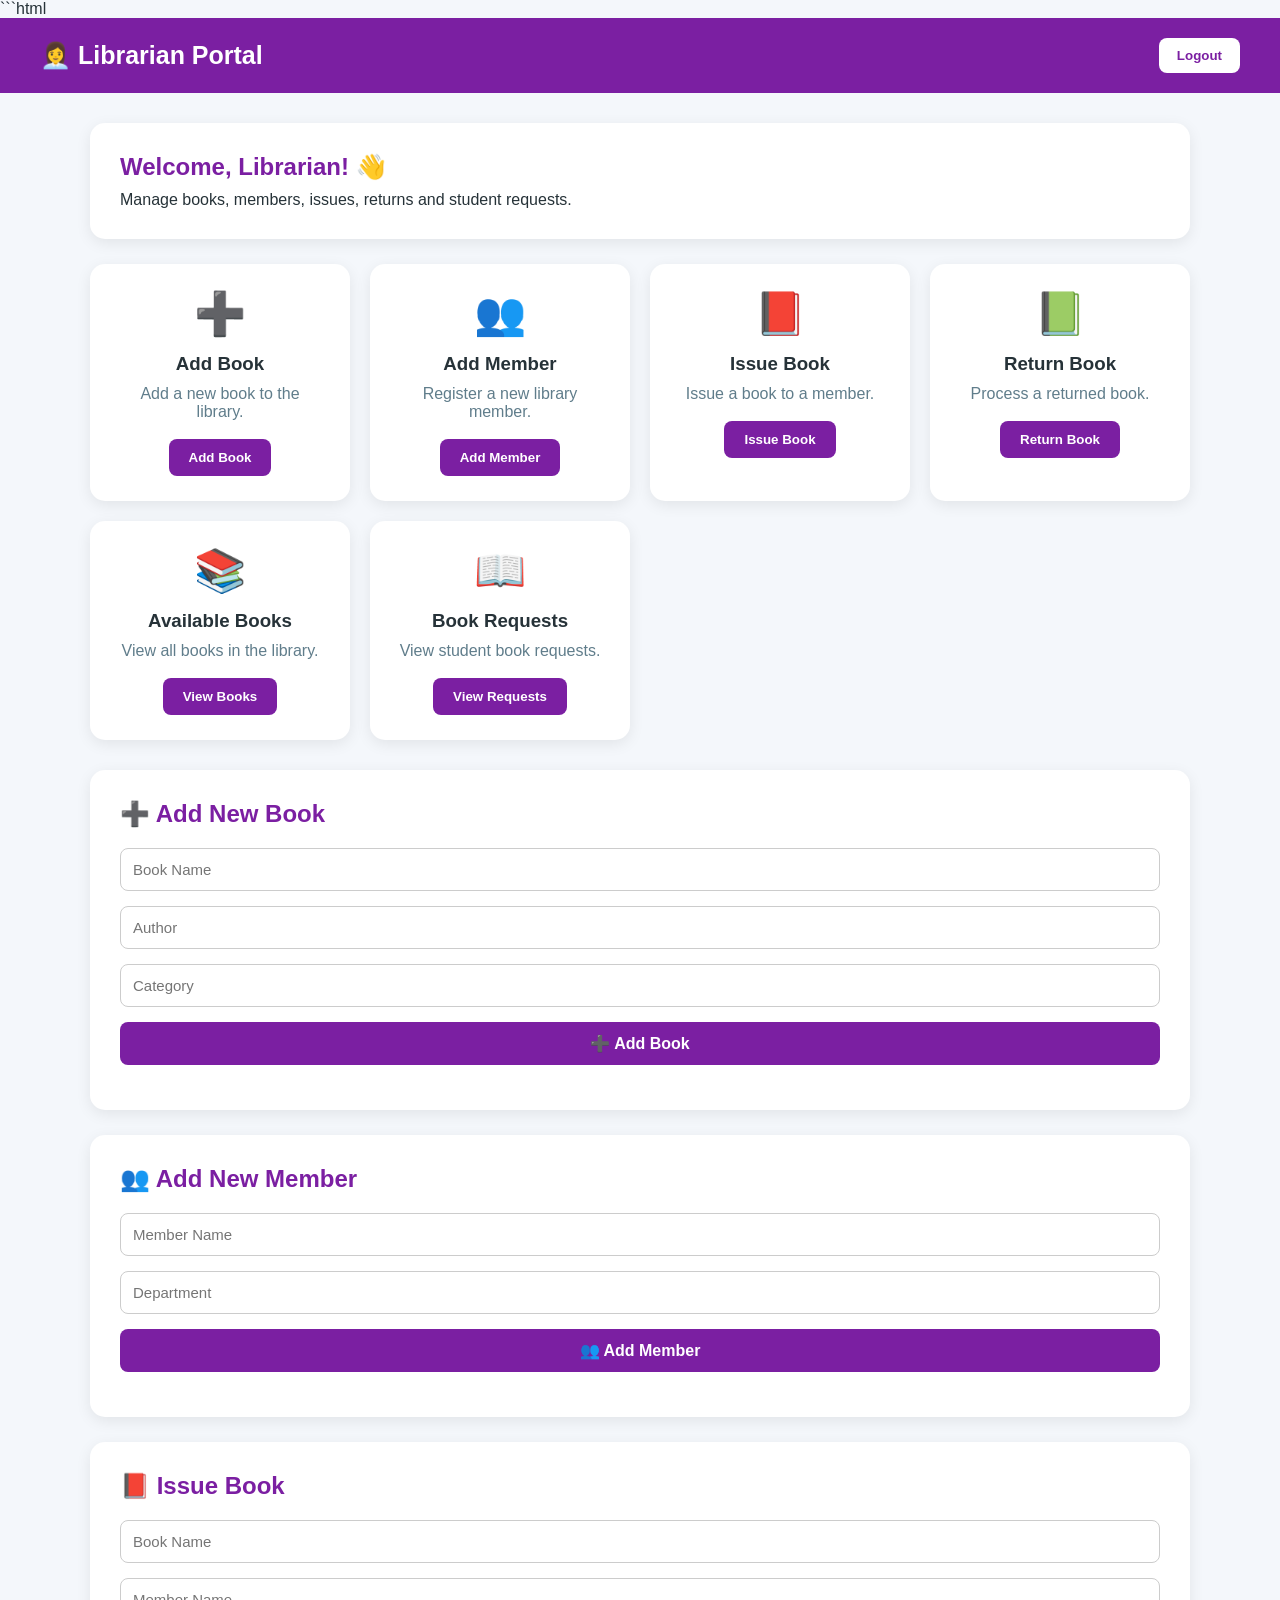
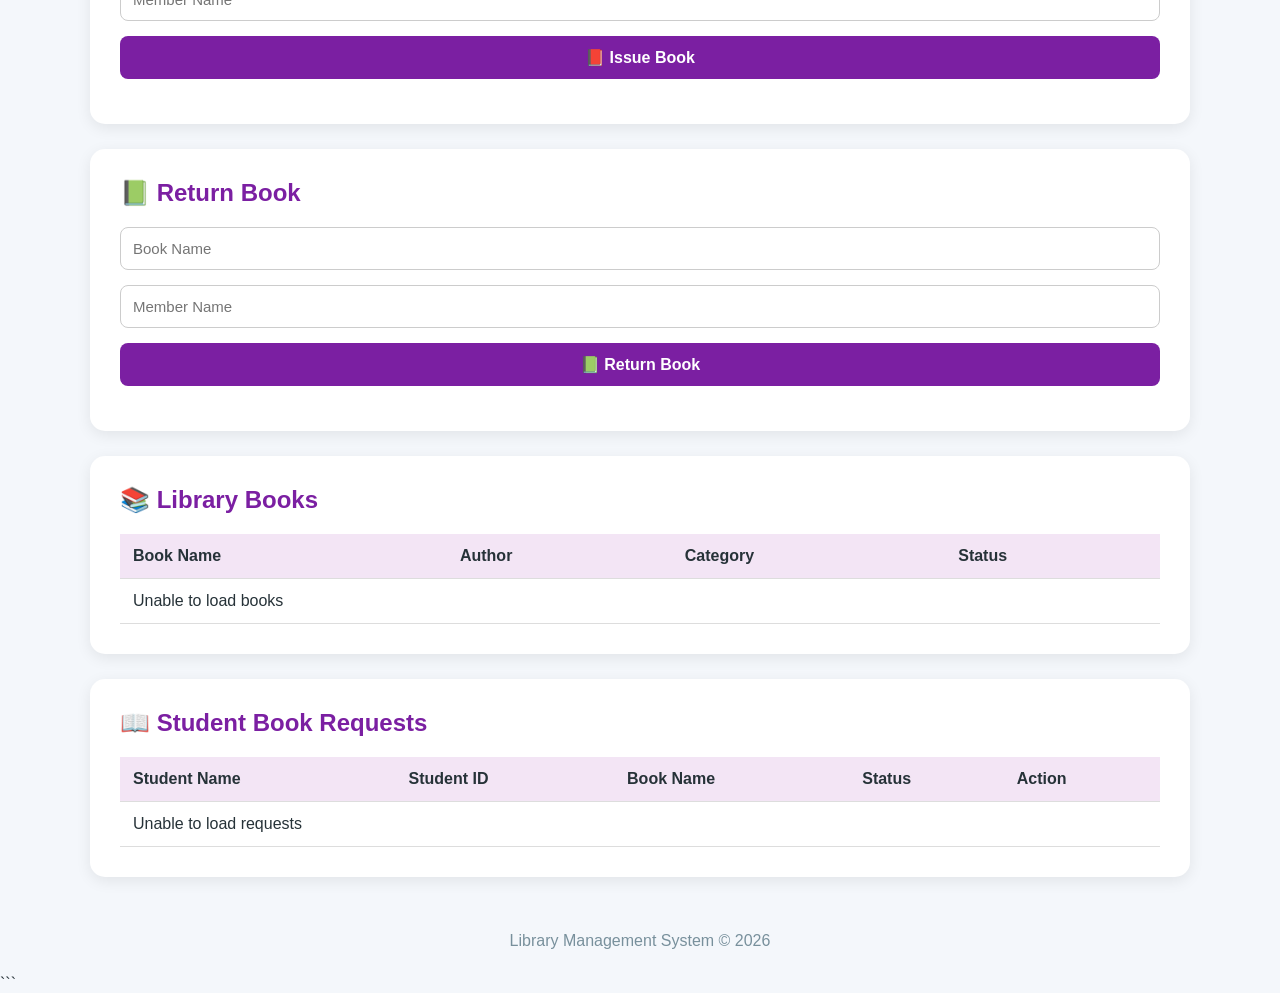
==== librarian.html @ 666bf415 "Update library management system" ====
```html
<!DOCTYPE html>
<html>
<head>

    <title>Librarian Portal - Library Management System</title>

    <style>

        * {
            box-sizing: border-box;
            margin: 0;
            padding: 0;
            font-family: Arial, sans-serif;
        }

        body {
            background: #f4f7fb;
            color: #263238;
        }

        header {
            background: #7b1fa2;
            color: white;
            padding: 20px 40px;
            display: flex;
            justify-content: space-between;
            align-items: center;
        }

        header h1 {
            font-size: 25px;
        }

        .logout {
            background: white;
            color: #7b1fa2;
            border: none;
            padding: 10px 18px;
            border-radius: 8px;
            cursor: pointer;
            font-weight: bold;
        }

        .container {
            width: 90%;
            max-width: 1100px;
            margin: 30px auto;
        }

        .welcome {
            background: white;
            padding: 30px;
            border-radius: 15px;
            box-shadow: 0 4px 15px rgba(0,0,0,0.08);
            margin-bottom: 25px;
        }

        .welcome h2 {
            margin-bottom: 10px;
            color: #7b1fa2;
        }

        .cards {
            display: grid;
            grid-template-columns: repeat(auto-fit, minmax(220px, 1fr));
            gap: 20px;
            margin-bottom: 30px;
        }

        .card {
            background: white;
            padding: 25px;
            border-radius: 15px;
            box-shadow: 0 4px 15px rgba(0,0,0,0.08);
            text-align: center;
        }

        .card-icon {
            font-size: 42px;
            margin-bottom: 15px;
        }

        .card h3 {
            margin-bottom: 10px;
        }

        .card p {
            color: #607d8b;
            margin-bottom: 18px;
        }

        .card button {
            border: none;
            padding: 11px 20px;
            border-radius: 8px;
            background: #7b1fa2;
            color: white;
            cursor: pointer;
            font-weight: bold;
        }

        .section {
            background: white;
            padding: 30px;
            border-radius: 15px;
            margin-bottom: 25px;
            box-shadow: 0 4px 15px rgba(0,0,0,0.08);
        }

        .section h2 {
            margin-bottom: 20px;
            color: #7b1fa2;
        }

        form {
            display: grid;
            gap: 15px;
        }

        input {
            padding: 12px;
            border: 1px solid #ccc;
            border-radius: 8px;
            font-size: 15px;
        }

        form button {
            padding: 12px;
            border: none;
            border-radius: 8px;
            background: #7b1fa2;
            color: white;
            font-size: 16px;
            font-weight: bold;
            cursor: pointer;
        }

        .message {
            margin-top: 15px;
            font-weight: bold;
        }

        table {
            width: 100%;
            border-collapse: collapse;
        }

        th, td {
            padding: 13px;
            border-bottom: 1px solid #ddd;
            text-align: left;
        }

        th {
            background: #f3e5f5;
        }

        .request-buttons button {
            padding: 7px 12px;
            border: none;
            border-radius: 6px;
            cursor: pointer;
            margin-right: 5px;
            font-weight: bold;
        }

        .approve {
            background: #4caf50;
            color: white;
        }

        .reject {
            background: #f44336;
            color: white;
        }

        footer {
            text-align: center;
            padding: 25px;
            color: #78909c;
        }

        @media(max-width:600px) {

            header {
                padding: 15px 20px;
            }

            header h1 {
                font-size: 20px;
            }

            .container {
                width: 94%;
            }
        }

    </style>

</head>


<body>


<header>

    <h1>👩‍💼 Librarian Portal</h1>

    <button class="logout"
            onclick="window.location.href='/'">

        Logout

    </button>

</header>


<div class="container">


    <!-- WELCOME -->

    <div class="welcome">

        <h2>Welcome, Librarian! 👋</h2>

        <p>
            Manage books, members, issues, returns and student requests.
        </p>

    </div>


    <!-- DASHBOARD CARDS -->

    <div class="cards">


        <div class="card">

            <div class="card-icon">➕</div>

            <h3>Add Book</h3>

            <p>
                Add a new book to the library.
            </p>

            <button onclick="showSection('addBook')">
                Add Book
            </button>

        </div>


        <div class="card">

            <div class="card-icon">👥</div>

            <h3>Add Member</h3>

            <p>
                Register a new library member.
            </p>

            <button onclick="showSection('addMember')">
                Add Member
            </button>

        </div>


        <div class="card">

            <div class="card-icon">📕</div>

            <h3>Issue Book</h3>

            <p>
                Issue a book to a member.
            </p>

            <button onclick="showSection('issueBook')">
                Issue Book
            </button>

        </div>


        <div class="card">

            <div class="card-icon">📗</div>

            <h3>Return Book</h3>

            <p>
                Process a returned book.
            </p>

            <button onclick="showSection('returnBook')">
                Return Book
            </button>

        </div>


        <div class="card">

            <div class="card-icon">📚</div>

            <h3>Available Books</h3>

            <p>
                View all books in the library.
            </p>

            <button onclick="showSection('books')">
                View Books
            </button>

        </div>


        <div class="card">

            <div class="card-icon">📖</div>

            <h3>Book Requests</h3>

            <p>
                View student book requests.
            </p>

            <button onclick="showSection('requests')">
                View Requests
            </button>

        </div>


    </div>


    <!-- ADD BOOK -->

    <div class="section" id="addBook">

        <h2>➕ Add New Book</h2>

        <form onsubmit="addBook(event)">

            <input
                type="text"
                id="bookTitle"
                placeholder="Book Name"
                required>

            <input
                type="text"
                id="bookAuthor"
                placeholder="Author"
                required>

            <input
                type="text"
                id="bookCategory"
                placeholder="Category"
                required>

            <button type="submit">
                ➕ Add Book
            </button>

        </form>

        <div id="addBookMessage" class="message"></div>

    </div>


    <!-- ADD MEMBER -->

    <div class="section" id="addMember">

        <h2>👥 Add New Member</h2>

        <form onsubmit="addMember(event)">

            <input
                type="text"
                id="memberName"
                placeholder="Member Name"
                required>

            <input
                type="text"
                id="department"
                placeholder="Department"
                required>

            <button type="submit">
                👥 Add Member
            </button>

        </form>

        <div id="addMemberMessage" class="message"></div>

    </div>


    <!-- ISSUE BOOK -->

    <div class="section" id="issueBook">

        <h2>📕 Issue Book</h2>

        <form onsubmit="issueBook(event)">

            <input
                type="text"
                id="issueBookName"
                placeholder="Book Name"
                required>

            <input
                type="text"
                id="issueMemberName"
                placeholder="Member Name"
                required>

            <button type="submit">
                📕 Issue Book
            </button>

        </form>

        <div id="issueMessage" class="message"></div>

    </div>


    <!-- RETURN BOOK -->

    <div class="section" id="returnBook">

        <h2>📗 Return Book</h2>

        <form onsubmit="returnBook(event)">

            <input
                type="text"
                id="returnBookName"
                placeholder="Book Name"
                required>

            <input
                type="text"
                id="returnMemberName"
                placeholder="Member Name"
                required>

            <button type="submit">
                📗 Return Book
            </button>

        </form>

        <div id="returnMessage" class="message"></div>

    </div>


    <!-- AVAILABLE BOOKS -->

    <div class="section" id="books">

        <h2>📚 Library Books</h2>

        <table>

            <thead>

                <tr>

                    <th>Book Name</th>
                    <th>Author</th>
                    <th>Category</th>
                    <th>Status</th>

                </tr>

            </thead>

            <tbody id="bookTable">

                <tr>

                    <td colspan="4">
                        Loading books...
                    </td>

                </tr>

            </tbody>

        </table>

    </div>


    <!-- BOOK REQUESTS -->

    <div class="section" id="requests">

        <h2>📖 Student Book Requests</h2>

        <table>

            <thead>

                <tr>

                    <th>Student Name</th>
                    <th>Student ID</th>
                    <th>Book Name</th>
                    <th>Status</th>
                    <th>Action</th>

                </tr>

            </thead>

            <tbody id="requestTable">

                <tr>

                    <td colspan="5">
                        Loading requests...
                    </td>

                </tr>

            </tbody>

        </table>

    </div>


</div>


<footer>

    Library Management System © 2026

</footer>


<script>


    // =========================
    // SHOW SECTION
    // =========================

    function showSection(id) {

        document.getElementById(id).scrollIntoView({
            behavior: "smooth"
        });

    }


    // =========================
    // ADD BOOK
    // =========================

    function addBook(event) {

        event.preventDefault();

        const title =
            document.getElementById("bookTitle").value.trim();

        const author =
            document.getElementById("bookAuthor").value.trim();

        const category =
            document.getElementById("bookCategory").value.trim();


        if (!title || !author || !category) {

            alert("Please fill all fields.");

            return;
        }


        const data =
            "title=" +
            encodeURIComponent(title) +

            "&author=" +
            encodeURIComponent(author) +

            "&category=" +
            encodeURIComponent(category);


        fetch("/addBook", {

            method: "POST",

            headers: {
                "Content-Type":
                    "application/x-www-form-urlencoded"
            },

            body: data

        })

        .then(response =>
            response.text()
        )

        .then(result => {

            alert(result);

            if (result.toLowerCase().includes("successfully")) {

                document.querySelector(
                    "#addBook form"
                ).reset();

                loadBooks();

            }

        })

        .catch(error => {

            console.error(error);

            alert("Error adding book.");

        });

    }


    // =========================
    // ADD MEMBER
    // =========================

    function addMember(event) {

        event.preventDefault();

        const memberName =
            document.getElementById(
                "memberName"
            ).value.trim();

        const department =
            document.getElementById(
                "department"
            ).value.trim();


        if (!memberName || !department) {

            alert("Please fill all fields.");

            return;
        }


        const data =
            "memberName=" +
            encodeURIComponent(memberName) +

            "&department=" +
            encodeURIComponent(department);


        fetch("/addMember", {

            method: "POST",

            headers: {
                "Content-Type":
                    "application/x-www-form-urlencoded"
            },

            body: data

        })

        .then(response =>
            response.text()
        )

        .then(result => {

            alert(result);

            if (result.toLowerCase().includes("successfully")) {

                document.querySelector(
                    "#addMember form"
                ).reset();

            }

        })

        .catch(error => {

            console.error(error);

            alert("Error adding member.");

        });

    }


    // =========================
    // ISSUE BOOK
    // =========================

    function issueBook(event) {

        event.preventDefault();

        const bookName =
            document.getElementById(
                "issueBookName"
            ).value.trim();

        const memberName =
            document.getElementById(
                "issueMemberName"
            ).value.trim();


        if (!bookName || !memberName) {

            alert("Please fill all fields.");

            return;
        }


        const data =
            "bookName=" +
            encodeURIComponent(bookName) +

            "&memberName=" +
            encodeURIComponent(memberName);


        fetch("/issueBook", {

            method: "POST",

            headers: {
                "Content-Type":
                    "application/x-www-form-urlencoded"
            },

            body: data

        })

        .then(response =>
            response.text()
        )

        .then(result => {

            alert(result);

            if (result.toLowerCase().includes("successfully")) {

                document.querySelector(
                    "#issueBook form"
                ).reset();

            }

            loadBooks();

        })

        .catch(error => {

            console.error(error);

            alert("Error issuing book.");

        });

    }


    // =========================
    // RETURN BOOK
    // =========================

    function returnBook(event) {

        event.preventDefault();

        const bookName =
            document.getElementById(
                "returnBookName"
            ).value.trim();

        const memberName =
            document.getElementById(
                "returnMemberName"
            ).value.trim();


        if (!bookName || !memberName) {

            alert("Please fill all fields.");

            return;
        }


        const data =
            "bookName=" +
            encodeURIComponent(bookName) +

            "&memberName=" +
            encodeURIComponent(memberName);


        fetch("/returnBook", {

            method: "POST",

            headers: {
                "Content-Type":
                    "application/x-www-form-urlencoded"
            },

            body: data

        })

        .then(response =>
            response.text()
        )

        .then(result => {

            alert(result);

            if (result.toLowerCase().includes("successfully")) {

                document.querySelector(
                    "#returnBook form"
                ).reset();

            }

            loadBooks();

        })

        .catch(error => {

            console.error(error);

            alert("Error returning book.");

        });

    }


    // =========================
    // LOAD BOOKS
    // =========================

    function loadBooks() {

        fetch("/getBooks")

        .then(response => {

            if (!response.ok) {
                throw new Error(
                    "Unable to load books"
                );
            }

            return response.json();

        })

        .then(books => {

            const table =
                document.getElementById(
                    "bookTable"
                );

            table.innerHTML = "";


            if (!Array.isArray(books) ||
                books.length === 0) {

                table.innerHTML =
                    "<tr>" +
                    "<td colspan='4'>" +
                    "No books available" +
                    "</td>" +
                    "</tr>";

                return;

            }


            books.forEach(book => {

                const tr =
                    document.createElement("tr");

                tr.innerHTML =
                    "<td>" +
                    book.title +
                    "</td>" +

                    "<td>" +
                    book.author +
                    "</td>" +

                    "<td>" +
                    book.category +
                    "</td>" +

                    "<td>" +
                    book.status +
                    "</td>";


                table.appendChild(tr);

            });

        })

        .catch(error => {

            console.error(error);

            document.getElementById(
                "bookTable"
            ).innerHTML =
                "<tr>" +
                "<td colspan='4'>" +
                "Unable to load books" +
                "</td>" +
                "</tr>";

        });

    }


    // =========================
    // LOAD REQUESTS
    // =========================

    function loadRequests() {

        fetch("/getRequests")

        .then(response => {

            if (!response.ok) {
                throw new Error(
                    "Unable to load requests"
                );
            }

            return response.json();

        })

        .then(requests => {

            const table =
                document.getElementById(
                    "requestTable"
                );

            table.innerHTML = "";


            if (!Array.isArray(requests) ||
                requests.length === 0) {

                table.innerHTML =
                    "<tr>" +
                    "<td colspan='5'>" +
                    "No book requests" +
                    "</td>" +
                    "</tr>";

                return;

            }


            requests.forEach(request => {

                const tr =
                    document.createElement("tr");


                tr.innerHTML =

                    "<td>" +
                    request.studentName +
                    "</td>" +

                    "<td>" +
                    request.studentId +
                    "</td>" +

                    "<td>" +
                    request.bookName +
                    "</td>" +

                    "<td>" +
                    request.status +
                    "</td>" +

                    "<td class='request-buttons'>" +

                    "<button class='approve' " +
                    "onclick=\"updateRequest(" +
                    request.requestId +
                    ", 'Approved')\">" +

                    "Approve" +

                    "</button>" +

                    "<button class='reject' " +
                    "onclick=\"updateRequest(" +
                    request.requestId +
                    ", 'Rejected')\">" +

                    "Reject" +

                    "</button>" +

                    "</td>";


                table.appendChild(tr);

            });

        })

        .catch(error => {

            console.error(error);

            document.getElementById(
                "requestTable"
            ).innerHTML =
                "<tr>" +
                "<td colspan='5'>" +
                "Unable to load requests" +
                "</td>" +
                "</tr>";

        });

    }


    // =========================
    // UPDATE REQUEST
    // =========================

    function updateRequest(
        requestId,
        status
    ) {

        const data =
            "requestId=" +
            encodeURIComponent(requestId) +

            "&status=" +
            encodeURIComponent(status);


        fetch("/updateRequest", {

            method: "POST",

            headers: {
                "Content-Type":
                    "application/x-www-form-urlencoded"
            },

            body: data

        })

        .then(response =>
            response.text()
        )

        .then(result => {

            alert(result);

            // Refresh requests immediately
            loadRequests();

            // Refresh book status immediately
            loadBooks();

        })

        .catch(error => {

            console.error(error);

            alert("Error updating request.");

        });

    }


    // =========================
    // LOAD DATA WHEN PAGE OPENS
    // =========================

    loadBooks();

    loadRequests();


</script>


</body>
</html>
```
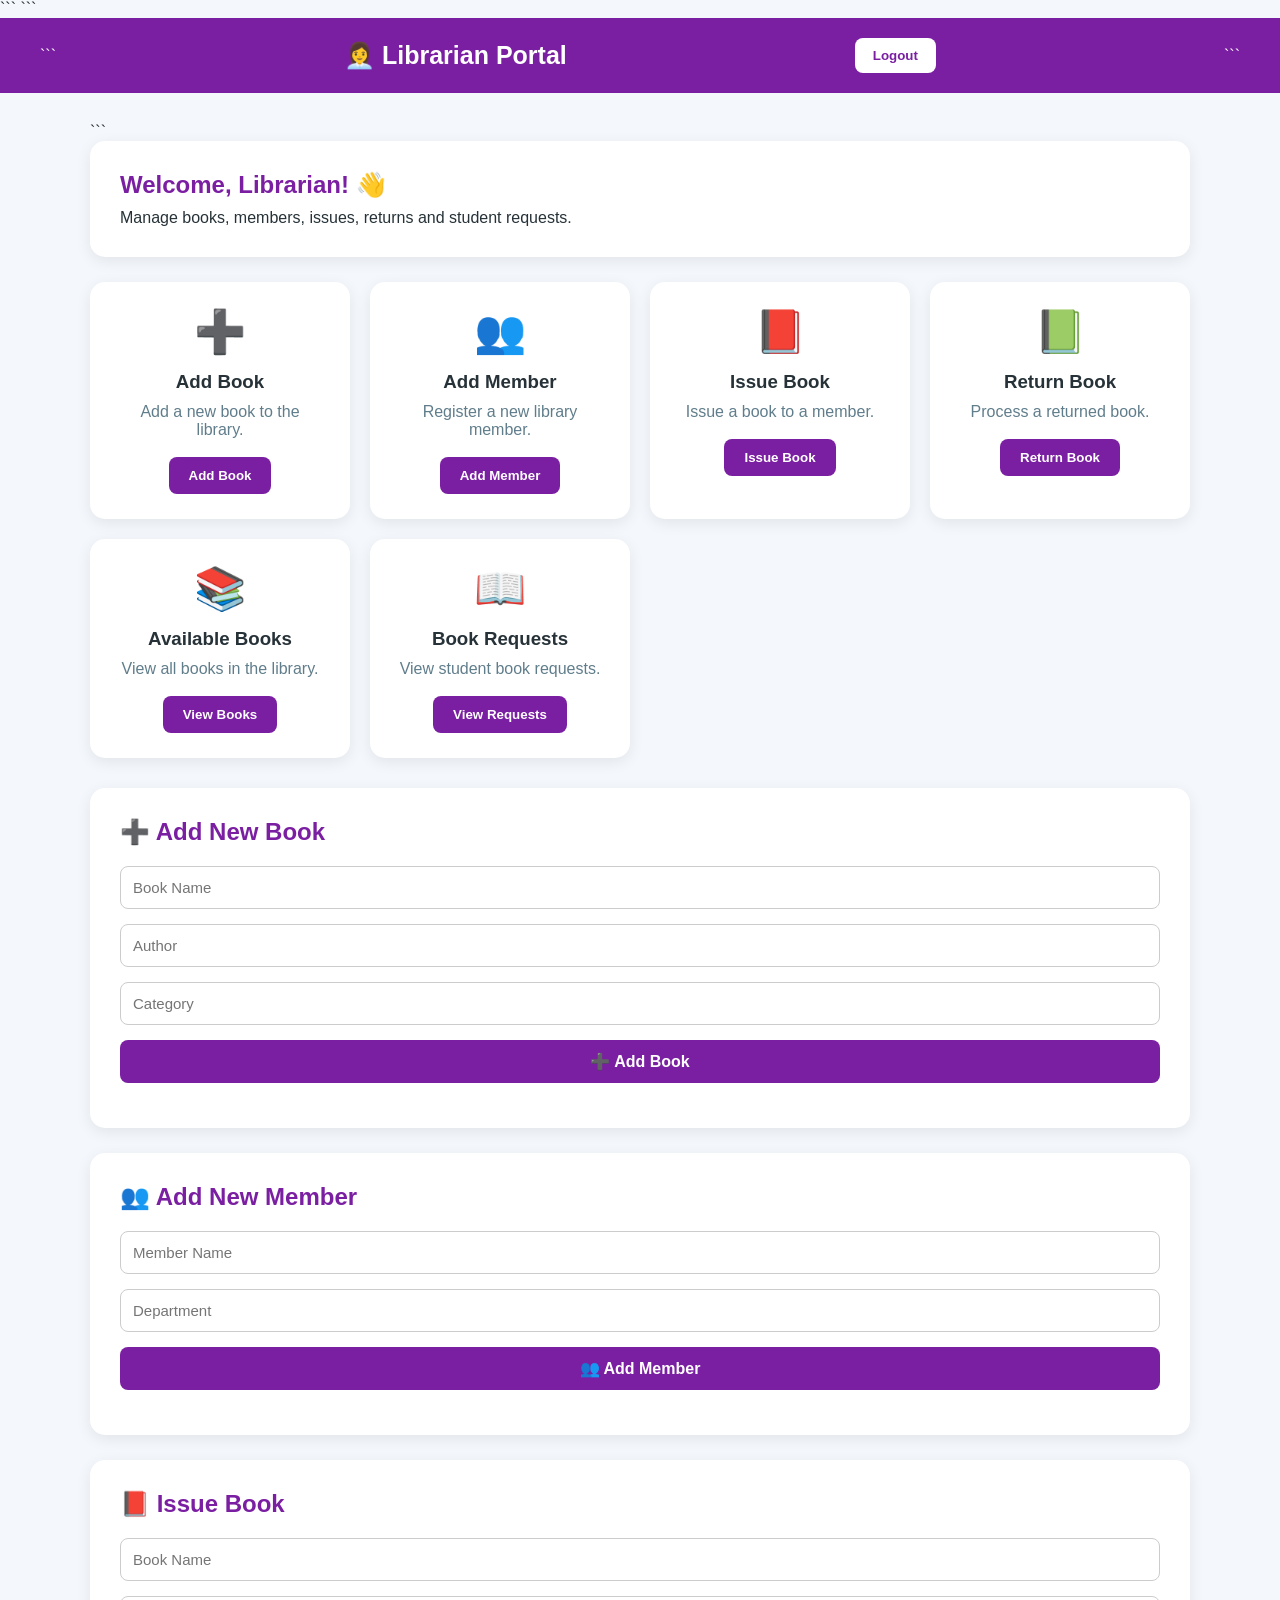
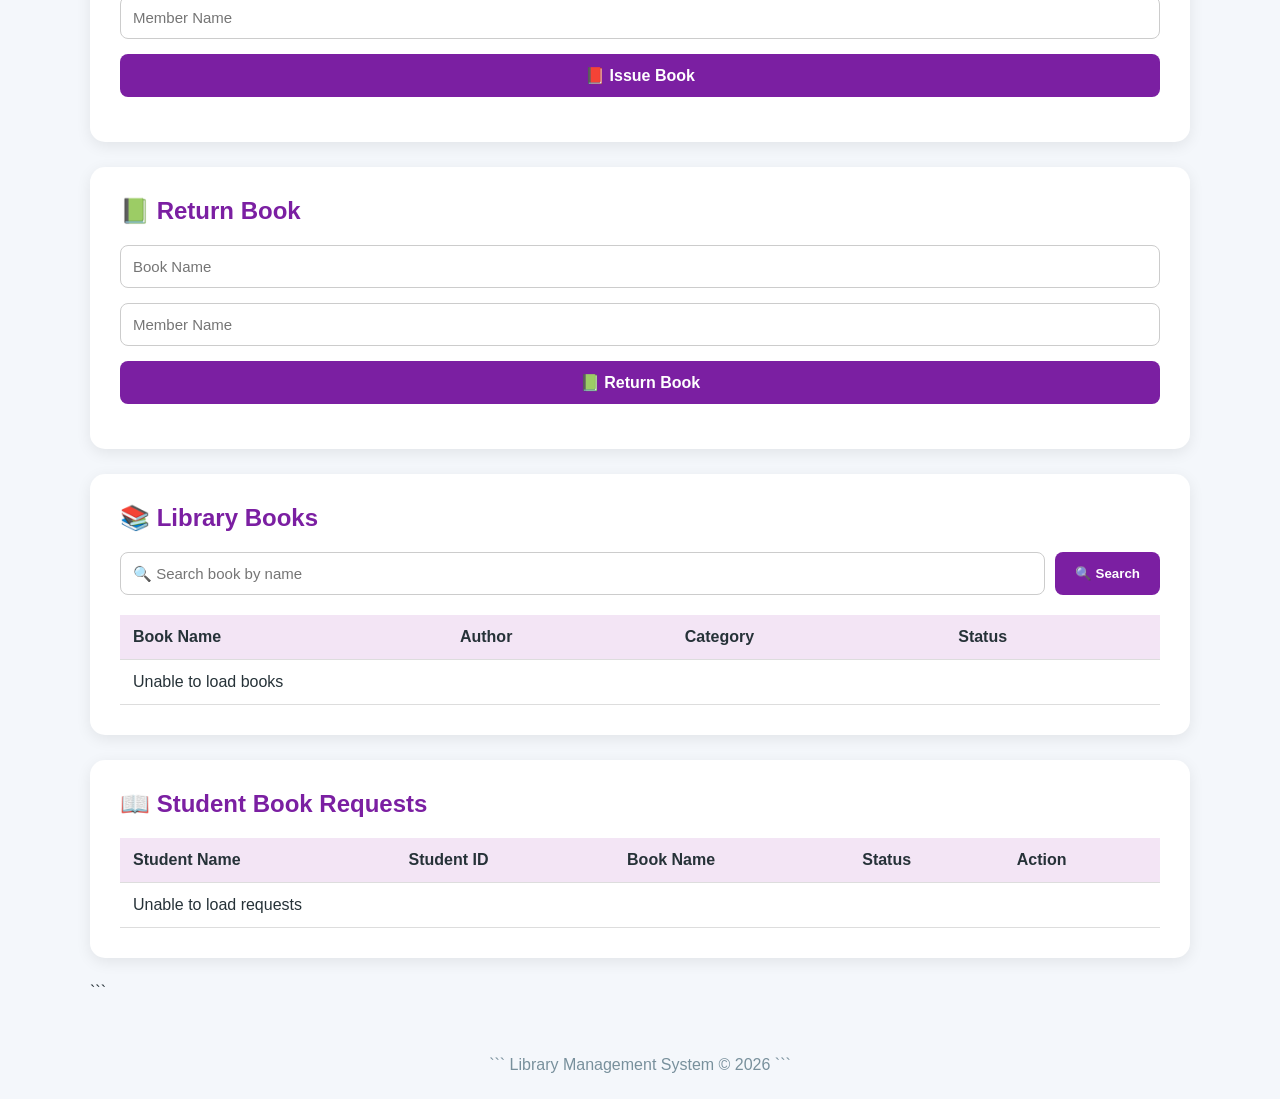
==== commit c7fc2668: "Add book search to librarian and student portals" ====
--- a/librarian.html
+++ b/librarian.html
@@ -1,565 +1,613 @@
-```html
 <!DOCTYPE html>
+
 <html>
 <head>
 
-    <title>Librarian Portal - Library Management System</title>
-
-    <style>
-
-        * {
-            box-sizing: border-box;
-            margin: 0;
-            padding: 0;
-            font-family: Arial, sans-serif;
+```
+<title>Librarian Portal - Library Management System</title>
+
+<style>
+
+    * {
+        box-sizing: border-box;
+        margin: 0;
+        padding: 0;
+        font-family: Arial, sans-serif;
+    }
+
+    body {
+        background: #f4f7fb;
+        color: #263238;
+    }
+
+    header {
+        background: #7b1fa2;
+        color: white;
+        padding: 20px 40px;
+        display: flex;
+        justify-content: space-between;
+        align-items: center;
+    }
+
+    header h1 {
+        font-size: 25px;
+    }
+
+    .logout {
+        background: white;
+        color: #7b1fa2;
+        border: none;
+        padding: 10px 18px;
+        border-radius: 8px;
+        cursor: pointer;
+        font-weight: bold;
+    }
+
+    .container {
+        width: 90%;
+        max-width: 1100px;
+        margin: 30px auto;
+    }
+
+    .welcome {
+        background: white;
+        padding: 30px;
+        border-radius: 15px;
+        box-shadow: 0 4px 15px rgba(0,0,0,0.08);
+        margin-bottom: 25px;
+    }
+
+    .welcome h2 {
+        margin-bottom: 10px;
+        color: #7b1fa2;
+    }
+
+    .cards {
+        display: grid;
+        grid-template-columns: repeat(auto-fit, minmax(220px, 1fr));
+        gap: 20px;
+        margin-bottom: 30px;
+    }
+
+    .card {
+        background: white;
+        padding: 25px;
+        border-radius: 15px;
+        box-shadow: 0 4px 15px rgba(0,0,0,0.08);
+        text-align: center;
+    }
+
+    .card-icon {
+        font-size: 42px;
+        margin-bottom: 15px;
+    }
+
+    .card h3 {
+        margin-bottom: 10px;
+    }
+
+    .card p {
+        color: #607d8b;
+        margin-bottom: 18px;
+    }
+
+    .card button {
+        border: none;
+        padding: 11px 20px;
+        border-radius: 8px;
+        background: #7b1fa2;
+        color: white;
+        cursor: pointer;
+        font-weight: bold;
+    }
+
+    .section {
+        background: white;
+        padding: 30px;
+        border-radius: 15px;
+        margin-bottom: 25px;
+        box-shadow: 0 4px 15px rgba(0,0,0,0.08);
+    }
+
+    .section h2 {
+        margin-bottom: 20px;
+        color: #7b1fa2;
+    }
+
+    form {
+        display: grid;
+        gap: 15px;
+    }
+
+    input {
+        padding: 12px;
+        border: 1px solid #ccc;
+        border-radius: 8px;
+        font-size: 15px;
+    }
+
+    form button {
+        padding: 12px;
+        border: none;
+        border-radius: 8px;
+        background: #7b1fa2;
+        color: white;
+        font-size: 16px;
+        font-weight: bold;
+        cursor: pointer;
+    }
+
+    .message {
+        margin-top: 15px;
+        font-weight: bold;
+    }
+
+    /* SEARCH BOOK */
+
+    .search-box {
+        display: flex;
+        gap: 10px;
+        margin-bottom: 20px;
+    }
+
+    .search-box input {
+        flex: 1;
+    }
+
+    .search-box button {
+        padding: 12px 20px;
+        border: none;
+        border-radius: 8px;
+        background: #7b1fa2;
+        color: white;
+        font-weight: bold;
+        cursor: pointer;
+    }
+
+    table {
+        width: 100%;
+        border-collapse: collapse;
+    }
+
+    th, td {
+        padding: 13px;
+        border-bottom: 1px solid #ddd;
+        text-align: left;
+    }
+
+    th {
+        background: #f3e5f5;
+    }
+
+    .request-buttons button {
+        padding: 7px 12px;
+        border: none;
+        border-radius: 6px;
+        cursor: pointer;
+        margin-right: 5px;
+        font-weight: bold;
+    }
+
+    .approve {
+        background: #4caf50;
+        color: white;
+    }
+
+    .reject {
+        background: #f44336;
+        color: white;
+    }
+
+    footer {
+        text-align: center;
+        padding: 25px;
+        color: #78909c;
+    }
+
+    @media(max-width:600px) {
+
+        header {
+            padding: 15px 20px;
         }
 
-        body {
-            background: #f4f7fb;
-            color: #263238;
+        header h1 {
+            font-size: 20px;
         }
 
-        header {
-            background: #7b1fa2;
-            color: white;
-            padding: 20px 40px;
-            display: flex;
-            justify-content: space-between;
-            align-items: center;
+        .container {
+            width: 94%;
         }
 
-        header h1 {
-            font-size: 25px;
+        .search-box {
+            flex-direction: column;
         }
 
-        .logout {
-            background: white;
-            color: #7b1fa2;
-            border: none;
-            padding: 10px 18px;
-            border-radius: 8px;
-            cursor: pointer;
-            font-weight: bold;
+        .search-box button {
+            width: 100%;
         }
 
-        .container {
-            width: 90%;
-            max-width: 1100px;
-            margin: 30px auto;
-        }
-
-        .welcome {
-            background: white;
-            padding: 30px;
-            border-radius: 15px;
-            box-shadow: 0 4px 15px rgba(0,0,0,0.08);
-            margin-bottom: 25px;
-        }
-
-        .welcome h2 {
-            margin-bottom: 10px;
-            color: #7b1fa2;
-        }
-
-        .cards {
-            display: grid;
-            grid-template-columns: repeat(auto-fit, minmax(220px, 1fr));
-            gap: 20px;
-            margin-bottom: 30px;
-        }
-
-        .card {
-            background: white;
-            padding: 25px;
-            border-radius: 15px;
-            box-shadow: 0 4px 15px rgba(0,0,0,0.08);
-            text-align: center;
-        }
-
-        .card-icon {
-            font-size: 42px;
-            margin-bottom: 15px;
-        }
-
-        .card h3 {
-            margin-bottom: 10px;
-        }
-
-        .card p {
-            color: #607d8b;
-            margin-bottom: 18px;
-        }
-
-        .card button {
-            border: none;
-            padding: 11px 20px;
-            border-radius: 8px;
-            background: #7b1fa2;
-            color: white;
-            cursor: pointer;
-            font-weight: bold;
-        }
-
-        .section {
-            background: white;
-            padding: 30px;
-            border-radius: 15px;
-            margin-bottom: 25px;
-            box-shadow: 0 4px 15px rgba(0,0,0,0.08);
-        }
-
-        .section h2 {
-            margin-bottom: 20px;
-            color: #7b1fa2;
-        }
-
-        form {
-            display: grid;
-            gap: 15px;
-        }
-
-        input {
-            padding: 12px;
-            border: 1px solid #ccc;
-            border-radius: 8px;
-            font-size: 15px;
-        }
-
-        form button {
-            padding: 12px;
-            border: none;
-            border-radius: 8px;
-            background: #7b1fa2;
-            color: white;
-            font-size: 16px;
-            font-weight: bold;
-            cursor: pointer;
-        }
-
-        .message {
-            margin-top: 15px;
-            font-weight: bold;
-        }
-
-        table {
-            width: 100%;
-            border-collapse: collapse;
-        }
-
-        th, td {
-            padding: 13px;
-            border-bottom: 1px solid #ddd;
-            text-align: left;
-        }
-
-        th {
-            background: #f3e5f5;
-        }
-
-        .request-buttons button {
-            padding: 7px 12px;
-            border: none;
-            border-radius: 6px;
-            cursor: pointer;
-            margin-right: 5px;
-            font-weight: bold;
-        }
-
-        .approve {
-            background: #4caf50;
-            color: white;
-        }
-
-        .reject {
-            background: #f44336;
-            color: white;
-        }
-
-        footer {
-            text-align: center;
-            padding: 25px;
-            color: #78909c;
-        }
-
-        @media(max-width:600px) {
-
-            header {
-                padding: 15px 20px;
-            }
-
-            header h1 {
-                font-size: 20px;
-            }
-
-            .container {
-                width: 94%;
-            }
-        }
-
-    </style>
+    }
+
+</style>
+```
 
 </head>
 
-
 <body>
 
-
 <header>
 
-    <h1>👩‍💼 Librarian Portal</h1>
-
-    <button class="logout"
-            onclick="window.location.href='/'">
-
-        Logout
-
-    </button>
+```
+<h1>👩‍💼 Librarian Portal</h1>
+
+<button class="logout"
+        onclick="window.location.href='/'">
+
+    Logout
+
+</button>
+```
 
 </header>
 
-
 <div class="container">
 
-
-    <!-- WELCOME -->
-
-    <div class="welcome">
-
-        <h2>Welcome, Librarian! 👋</h2>
+```
+<!-- WELCOME -->
+
+<div class="welcome">
+
+    <h2>Welcome, Librarian! 👋</h2>
+
+    <p>
+        Manage books, members, issues, returns and student requests.
+    </p>
+
+</div>
+
+
+<!-- DASHBOARD CARDS -->
+
+<div class="cards">
+
+
+    <div class="card">
+
+        <div class="card-icon">➕</div>
+
+        <h3>Add Book</h3>
 
         <p>
-            Manage books, members, issues, returns and student requests.
+            Add a new book to the library.
         </p>
 
+        <button onclick="showSection('addBook')">
+            Add Book
+        </button>
+
     </div>
 
 
-    <!-- DASHBOARD CARDS -->
-
-    <div class="cards">
-
-
-        <div class="card">
-
-            <div class="card-icon">➕</div>
-
-            <h3>Add Book</h3>
-
-            <p>
-                Add a new book to the library.
-            </p>
-
-            <button onclick="showSection('addBook')">
-                Add Book
-            </button>
-
-        </div>
-
-
-        <div class="card">
-
-            <div class="card-icon">👥</div>
-
-            <h3>Add Member</h3>
-
-            <p>
-                Register a new library member.
-            </p>
-
-            <button onclick="showSection('addMember')">
-                Add Member
-            </button>
-
-        </div>
-
-
-        <div class="card">
-
-            <div class="card-icon">📕</div>
-
-            <h3>Issue Book</h3>
-
-            <p>
-                Issue a book to a member.
-            </p>
-
-            <button onclick="showSection('issueBook')">
-                Issue Book
-            </button>
-
-        </div>
-
-
-        <div class="card">
-
-            <div class="card-icon">📗</div>
-
-            <h3>Return Book</h3>
-
-            <p>
-                Process a returned book.
-            </p>
-
-            <button onclick="showSection('returnBook')">
-                Return Book
-            </button>
-
-        </div>
-
-
-        <div class="card">
-
-            <div class="card-icon">📚</div>
-
-            <h3>Available Books</h3>
-
-            <p>
-                View all books in the library.
-            </p>
-
-            <button onclick="showSection('books')">
-                View Books
-            </button>
-
-        </div>
-
-
-        <div class="card">
-
-            <div class="card-icon">📖</div>
-
-            <h3>Book Requests</h3>
-
-            <p>
-                View student book requests.
-            </p>
-
-            <button onclick="showSection('requests')">
-                View Requests
-            </button>
-
-        </div>
-
+    <div class="card">
+
+        <div class="card-icon">👥</div>
+
+        <h3>Add Member</h3>
+
+        <p>
+            Register a new library member.
+        </p>
+
+        <button onclick="showSection('addMember')">
+            Add Member
+        </button>
 
     </div>
 
 
-    <!-- ADD BOOK -->
-
-    <div class="section" id="addBook">
-
-        <h2>➕ Add New Book</h2>
-
-        <form onsubmit="addBook(event)">
-
-            <input
-                type="text"
-                id="bookTitle"
-                placeholder="Book Name"
-                required>
-
-            <input
-                type="text"
-                id="bookAuthor"
-                placeholder="Author"
-                required>
-
-            <input
-                type="text"
-                id="bookCategory"
-                placeholder="Category"
-                required>
-
-            <button type="submit">
-                ➕ Add Book
-            </button>
-
-        </form>
-
-        <div id="addBookMessage" class="message"></div>
+    <div class="card">
+
+        <div class="card-icon">📕</div>
+
+        <h3>Issue Book</h3>
+
+        <p>
+            Issue a book to a member.
+        </p>
+
+        <button onclick="showSection('issueBook')">
+            Issue Book
+        </button>
 
     </div>
 
 
-    <!-- ADD MEMBER -->
-
-    <div class="section" id="addMember">
-
-        <h2>👥 Add New Member</h2>
-
-        <form onsubmit="addMember(event)">
-
-            <input
-                type="text"
-                id="memberName"
-                placeholder="Member Name"
-                required>
-
-            <input
-                type="text"
-                id="department"
-                placeholder="Department"
-                required>
-
-            <button type="submit">
-                👥 Add Member
-            </button>
-
-        </form>
-
-        <div id="addMemberMessage" class="message"></div>
+    <div class="card">
+
+        <div class="card-icon">📗</div>
+
+        <h3>Return Book</h3>
+
+        <p>
+            Process a returned book.
+        </p>
+
+        <button onclick="showSection('returnBook')">
+            Return Book
+        </button>
 
     </div>
 
 
-    <!-- ISSUE BOOK -->
-
-    <div class="section" id="issueBook">
-
-        <h2>📕 Issue Book</h2>
-
-        <form onsubmit="issueBook(event)">
-
-            <input
-                type="text"
-                id="issueBookName"
-                placeholder="Book Name"
-                required>
-
-            <input
-                type="text"
-                id="issueMemberName"
-                placeholder="Member Name"
-                required>
-
-            <button type="submit">
-                📕 Issue Book
-            </button>
-
-        </form>
-
-        <div id="issueMessage" class="message"></div>
+    <div class="card">
+
+        <div class="card-icon">📚</div>
+
+        <h3>Available Books</h3>
+
+        <p>
+            View all books in the library.
+        </p>
+
+        <button onclick="showSection('books')">
+            View Books
+        </button>
 
     </div>
 
 
-    <!-- RETURN BOOK -->
-
-    <div class="section" id="returnBook">
-
-        <h2>📗 Return Book</h2>
-
-        <form onsubmit="returnBook(event)">
-
-            <input
-                type="text"
-                id="returnBookName"
-                placeholder="Book Name"
-                required>
-
-            <input
-                type="text"
-                id="returnMemberName"
-                placeholder="Member Name"
-                required>
-
-            <button type="submit">
-                📗 Return Book
-            </button>
-
-        </form>
-
-        <div id="returnMessage" class="message"></div>
+    <div class="card">
+
+        <div class="card-icon">📖</div>
+
+        <h3>Book Requests</h3>
+
+        <p>
+            View student book requests.
+        </p>
+
+        <button onclick="showSection('requests')">
+            View Requests
+        </button>
 
     </div>
 
 
-    <!-- AVAILABLE BOOKS -->
-
-    <div class="section" id="books">
-
-        <h2>📚 Library Books</h2>
-
-        <table>
-
-            <thead>
-
-                <tr>
-
-                    <th>Book Name</th>
-                    <th>Author</th>
-                    <th>Category</th>
-                    <th>Status</th>
-
-                </tr>
-
-            </thead>
-
-            <tbody id="bookTable">
-
-                <tr>
-
-                    <td colspan="4">
-                        Loading books...
-                    </td>
-
-                </tr>
-
-            </tbody>
-
-        </table>
+</div>
+
+
+<!-- ADD BOOK -->
+
+<div class="section" id="addBook">
+
+    <h2>➕ Add New Book</h2>
+
+    <form onsubmit="addBook(event)">
+
+        <input
+            type="text"
+            id="bookTitle"
+            placeholder="Book Name"
+            required>
+
+        <input
+            type="text"
+            id="bookAuthor"
+            placeholder="Author"
+            required>
+
+        <input
+            type="text"
+            id="bookCategory"
+            placeholder="Category"
+            required>
+
+        <button type="submit">
+            ➕ Add Book
+        </button>
+
+    </form>
+
+    <div id="addBookMessage" class="message"></div>
+
+</div>
+
+
+<!-- ADD MEMBER -->
+
+<div class="section" id="addMember">
+
+    <h2>👥 Add New Member</h2>
+
+    <form onsubmit="addMember(event)">
+
+        <input
+            type="text"
+            id="memberName"
+            placeholder="Member Name"
+            required>
+
+        <input
+            type="text"
+            id="department"
+            placeholder="Department"
+            required>
+
+        <button type="submit">
+            👥 Add Member
+        </button>
+
+    </form>
+
+    <div id="addMemberMessage" class="message"></div>
+
+</div>
+
+
+<!-- ISSUE BOOK -->
+
+<div class="section" id="issueBook">
+
+    <h2>📕 Issue Book</h2>
+
+    <form onsubmit="issueBook(event)">
+
+        <input
+            type="text"
+            id="issueBookName"
+            placeholder="Book Name"
+            required>
+
+        <input
+            type="text"
+            id="issueMemberName"
+            placeholder="Member Name"
+            required>
+
+        <button type="submit">
+            📕 Issue Book
+        </button>
+
+    </form>
+
+    <div id="issueMessage" class="message"></div>
+
+</div>
+
+
+<!-- RETURN BOOK -->
+
+<div class="section" id="returnBook">
+
+    <h2>📗 Return Book</h2>
+
+    <form onsubmit="returnBook(event)">
+
+        <input
+            type="text"
+            id="returnBookName"
+            placeholder="Book Name"
+            required>
+
+        <input
+            type="text"
+            id="returnMemberName"
+            placeholder="Member Name"
+            required>
+
+        <button type="submit">
+            📗 Return Book
+        </button>
+
+    </form>
+
+    <div id="returnMessage" class="message"></div>
+
+</div>
+
+
+<!-- AVAILABLE BOOKS -->
+
+<div class="section" id="books">
+
+    <h2>📚 Library Books</h2>
+
+    <!-- SEARCH BOOK -->
+
+    <div class="search-box">
+
+        <input
+            type="text"
+            id="searchBookName"
+            placeholder="🔍 Search book by name">
+
+        <button onclick="searchBook()">
+            🔍 Search
+        </button>
 
     </div>
 
 
-    <!-- BOOK REQUESTS -->
-
-    <div class="section" id="requests">
-
-        <h2>📖 Student Book Requests</h2>
-
-        <table>
-
-            <thead>
-
-                <tr>
-
-                    <th>Student Name</th>
-                    <th>Student ID</th>
-                    <th>Book Name</th>
-                    <th>Status</th>
-                    <th>Action</th>
-
-                </tr>
-
-            </thead>
-
-            <tbody id="requestTable">
-
-                <tr>
-
-                    <td colspan="5">
-                        Loading requests...
-                    </td>
-
-                </tr>
-
-            </tbody>
-
-        </table>
-
-    </div>
-
+    <table>
+
+        <thead>
+
+            <tr>
+
+                <th>Book Name</th>
+                <th>Author</th>
+                <th>Category</th>
+                <th>Status</th>
+
+            </tr>
+
+        </thead>
+
+        <tbody id="bookTable">
+
+            <tr>
+
+                <td colspan="4">
+                    Loading books...
+                </td>
+
+            </tr>
+
+        </tbody>
+
+    </table>
 
 </div>
 
 
+<!-- BOOK REQUESTS -->
+
+<div class="section" id="requests">
+
+    <h2>📖 Student Book Requests</h2>
+
+    <table>
+
+        <thead>
+
+            <tr>
+
+                <th>Student Name</th>
+                <th>Student ID</th>
+                <th>Book Name</th>
+                <th>Status</th>
+                <th>Action</th>
+
+            </tr>
+
+        </thead>
+
+        <tbody id="requestTable">
+
+            <tr>
+
+                <td colspan="5">
+                    Loading requests...
+                </td>
+
+            </tr>
+
+        </tbody>
+
+    </table>
+
+</div>
+```
+
+</div>
+
 <footer>
 
-    Library Management System © 2026
+```
+Library Management System © 2026
+```
 
 </footer>
-
 
 <script>
 
@@ -915,55 +963,7 @@
 
         .then(books => {
 
-            const table =
-                document.getElementById(
-                    "bookTable"
-                );
-
-            table.innerHTML = "";
-
-
-            if (!Array.isArray(books) ||
-                books.length === 0) {
-
-                table.innerHTML =
-                    "<tr>" +
-                    "<td colspan='4'>" +
-                    "No books available" +
-                    "</td>" +
-                    "</tr>";
-
-                return;
-
-            }
-
-
-            books.forEach(book => {
-
-                const tr =
-                    document.createElement("tr");
-
-                tr.innerHTML =
-                    "<td>" +
-                    book.title +
-                    "</td>" +
-
-                    "<td>" +
-                    book.author +
-                    "</td>" +
-
-                    "<td>" +
-                    book.category +
-                    "</td>" +
-
-                    "<td>" +
-                    book.status +
-                    "</td>";
-
-
-                table.appendChild(tr);
-
-            });
+            displayBooks(books);
 
         })
 
@@ -986,6 +986,188 @@
 
 
     // =========================
+    // DISPLAY BOOKS
+    // =========================
+
+    function displayBooks(books) {
+
+        const table =
+            document.getElementById(
+                "bookTable"
+            );
+
+        table.innerHTML = "";
+
+
+        if (!Array.isArray(books) ||
+            books.length === 0) {
+
+            table.innerHTML =
+                "<tr>" +
+                "<td colspan='4'>" +
+                "No books found" +
+                "</td>" +
+                "</tr>";
+
+            return;
+
+        }
+
+
+        books.forEach(book => {
+
+            const tr =
+                document.createElement("tr");
+
+            tr.innerHTML =
+                "<td>" +
+                book.title +
+                "</td>" +
+
+                "<td>" +
+                book.author +
+                "</td>" +
+
+                "<td>" +
+                book.category +
+                "</td>" +
+
+                "<td>" +
+                book.status +
+                "</td>";
+
+
+            table.appendChild(tr);
+
+        });
+
+    }
+
+
+    // =========================
+    // SEARCH BOOK
+    // =========================
+
+    function searchBook() {
+
+        const bookName =
+            document.getElementById(
+                "searchBookName"
+            ).value.trim();
+
+
+        // If search box is empty, show all books
+
+        if (!bookName) {
+
+            loadBooks();
+
+            return;
+
+        }
+
+
+        const data =
+            "bookName=" +
+            encodeURIComponent(bookName);
+
+
+        fetch("/searchBook", {
+
+            method: "POST",
+
+            headers: {
+
+                "Content-Type":
+                    "application/x-www-form-urlencoded"
+
+            },
+
+            body: data
+
+        })
+
+        .then(response =>
+            response.text()
+        )
+
+        .then(result => {
+
+            const table =
+                document.getElementById(
+                    "bookTable"
+                );
+
+            table.innerHTML = "";
+
+
+            if (result === "Book not found.") {
+
+                table.innerHTML =
+                    "<tr>" +
+                    "<td colspan='4'>" +
+                    "Book not found." +
+                    "</td>" +
+                    "</tr>";
+
+                return;
+
+            }
+
+
+            const lines =
+                result.trim().split("\n");
+
+
+            lines.forEach(line => {
+
+                const parts =
+                    line.split(" | ");
+
+
+                if (parts.length >= 4) {
+
+                    const tr =
+                        document.createElement("tr");
+
+                    tr.innerHTML =
+                        "<td>" +
+                        parts[0] +
+                        "</td>" +
+
+                        "<td>" +
+                        parts[1] +
+                        "</td>" +
+
+                        "<td>" +
+                        parts[2] +
+                        "</td>" +
+
+                        "<td>" +
+                        parts[3] +
+                        "</td>";
+
+
+                    table.appendChild(tr);
+
+                }
+
+            });
+
+        })
+
+        .catch(error => {
+
+            console.error(error);
+
+            alert("Error searching book.");
+
+        });
+
+    }
+
+
+    // =========================
     // LOAD REQUESTS
     // =========================
 
@@ -1139,10 +1321,8 @@
 
             alert(result);
 
-            // Refresh requests immediately
             loadRequests();
 
-            // Refresh book status immediately
             loadBooks();
 
         })
@@ -1168,8 +1348,6 @@
 
 
 </script>
-
 
 </body>
 </html>
-```
